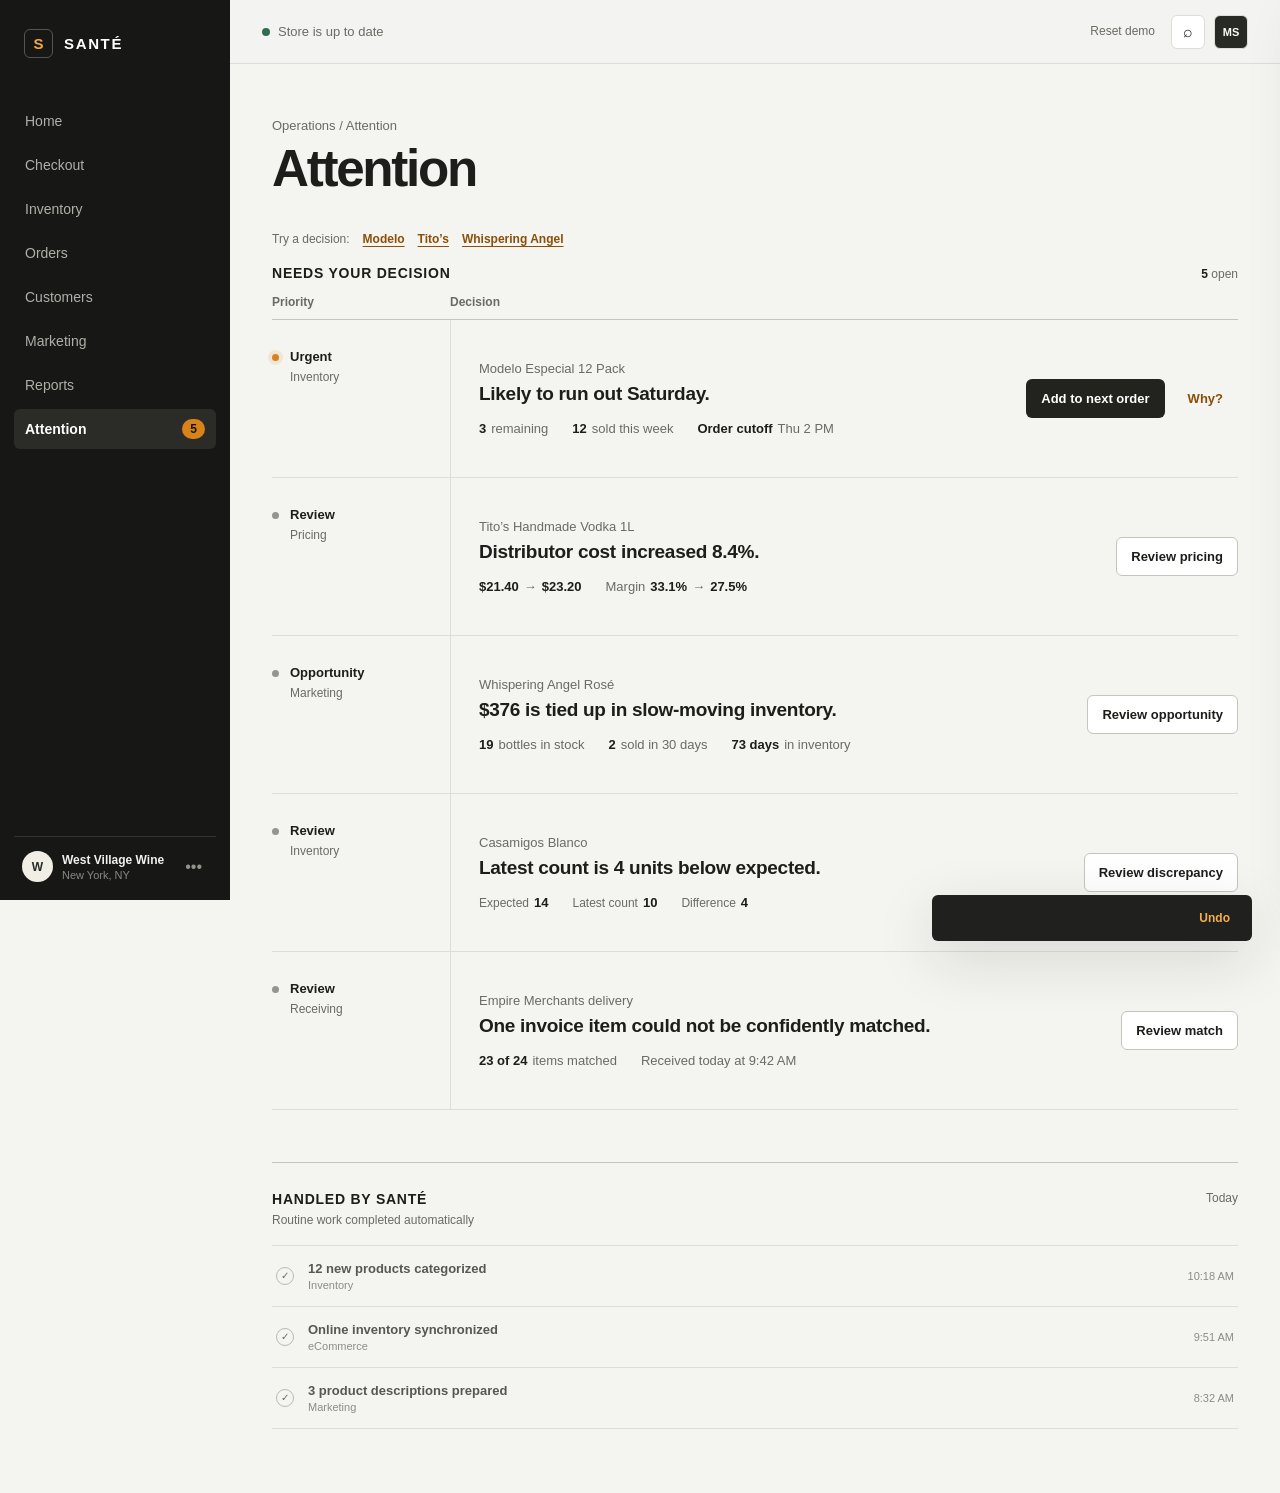
==== prototype/index.html @ 5d98350b "Add Attention presentation layer" ====
<!doctype html>
<html lang="en">
  <head>
    <meta charset="UTF-8" />
    <meta name="viewport" content="width=device-width, initial-scale=1.0" />
    <meta name="description" content="Santé Attention, a product concept for reviewing important store decisions in one place." />
    <meta name="theme-color" content="#f4f4f1" />
    <title>Santé Attention</title>
    <link rel="stylesheet" href="../styles.css?v=6" />
  </head>
  <body>
    <div class="app-shell">
      <aside class="sidebar" aria-label="Primary navigation">
        <a class="brand" href="#" aria-label="Santé home">
          <span class="brand-mark">S</span>
          <span>SANTÉ</span>
        </a>

        <nav class="nav-list">
          <a href="#">Home</a>
          <a href="#">Checkout</a>
          <a href="#">Inventory</a>
          <a href="#">Orders</a>
          <a href="#">Customers</a>
          <a href="#">Marketing</a>
          <a href="#">Reports</a>
          <a class="active" href="#attention" aria-current="page">
            <span>Attention</span>
            <span class="nav-count" id="navCount">5</span>
          </a>
        </nav>

        <div class="store-switcher">
          <span class="store-avatar">W</span>
          <span>
            <strong>West Village Wine</strong>
            <small>New York, NY</small>
          </span>
          <button type="button" aria-label="Open store menu">•••</button>
        </div>
      </aside>

      <main class="workspace" id="attention">
        <header class="topbar">
          <button class="mobile-menu" id="menuButton" type="button" aria-label="Open navigation" aria-expanded="false">Menu</button>
          <div class="sync-status" aria-label="System status">
            <span class="status-dot"></span>
            Store is up to date
          </div>
          <button class="reset-demo" id="resetDemo" type="button">Reset demo</button>
          <div class="top-actions">
            <button class="icon-button" type="button" aria-label="Search">⌕</button>
            <button class="profile-button" type="button" aria-label="Open profile">MS</button>
          </div>
        </header>

        <section class="page-head">
          <div>
            <p class="breadcrumb">Operations / Attention</p>
            <h1>Attention</h1>
          </div>
        </section>

        <div class="demo-guide" aria-label="Prototype shortcuts">
          <span>Try a decision:</span>
          <a data-decision-link="modelo" href="/prototype?decision=modelo">Modelo</a>
          <a data-decision-link="titos" href="/prototype?decision=titos">Tito’s</a>
          <a data-decision-link="whispering-angel" href="/prototype?decision=whispering-angel">Whispering Angel</a>
        </div>

        <section class="queue" aria-label="Prioritized attention queue">
          <div class="section-heading">
            <h2>Needs your decision</h2>
            <span><strong id="summaryCount">5</strong> open</span>
          </div>
          <div class="queue-label">
            <span>Priority</span>
            <span>Decision</span>
          </div>

          <article class="attention-row priority-high" data-item="modelo">
            <div class="priority-column">
              <span class="priority-mark"></span>
              <span><strong>Urgent</strong><small>Inventory</small></span>
            </div>
            <div class="decision-column">
              <div class="decision-copy">
                <p class="product-name">Modelo Especial 12 Pack</p>
                <h2>Likely to run out Saturday.</h2>
                <div class="inline-metrics">
                  <span><strong>3</strong> remaining</span>
                  <span><strong>12</strong> sold this week</span>
                  <span><strong>Order cutoff</strong> Thu 2 PM</span>
                </div>
              </div>
              <div class="row-actions">
                <button class="button primary" data-open="modelo" type="button">Add to next order</button>
                <button class="button quiet" data-open="modelo" type="button">Why?</button>
              </div>
            </div>
          </article>

          <article class="attention-row" data-item="titos">
            <div class="priority-column">
              <span class="priority-mark"></span>
              <span><strong>Review</strong><small>Pricing</small></span>
            </div>
            <div class="decision-column">
              <div class="decision-copy">
                <p class="product-name">Tito’s Handmade Vodka 1L</p>
                <h2>Distributor cost increased 8.4%.</h2>
                <div class="inline-metrics">
                  <span><strong>$21.40</strong> → <strong>$23.20</strong></span>
                  <span>Margin <strong>33.1%</strong> → <strong>27.5%</strong></span>
                </div>
              </div>
              <div class="row-actions">
                <button class="button secondary" data-open="titos" type="button">Review pricing</button>
              </div>
            </div>
          </article>

          <article class="attention-row" data-item="rose">
            <div class="priority-column">
              <span class="priority-mark"></span>
              <span><strong>Opportunity</strong><small>Marketing</small></span>
            </div>
            <div class="decision-column">
              <div class="decision-copy">
                <p class="product-name">Whispering Angel Rosé</p>
                <h2>$376 is tied up in slow-moving inventory.</h2>
                <div class="inline-metrics">
                  <span><strong>19</strong> bottles in stock</span>
                  <span><strong>2</strong> sold in 30 days</span>
                  <span><strong>73 days</strong> in inventory</span>
                </div>
              </div>
              <div class="row-actions">
                <button class="button secondary" data-open="rose" type="button">Review opportunity</button>
              </div>
            </div>
          </article>

          <article class="attention-row" data-item="casamigos">
            <div class="priority-column">
              <span class="priority-mark"></span>
              <span><strong>Review</strong><small>Inventory</small></span>
            </div>
            <div class="decision-column">
              <div class="decision-copy">
                <p class="product-name">Casamigos Blanco</p>
                <h2>Latest count is 4 units below expected.</h2>
                <div class="inline-metrics">
                  <span><small>Expected</small><strong>14</strong></span>
                  <span><small>Latest count</small><strong>10</strong></span>
                  <span><small>Difference</small><strong>4</strong></span>
                </div>
              </div>
              <div class="row-actions">
                <button class="button secondary" data-action="discrepancy" type="button">Review discrepancy</button>
              </div>
            </div>
          </article>

          <article class="attention-row" data-item="receiving">
            <div class="priority-column">
              <span class="priority-mark"></span>
              <span><strong>Review</strong><small>Receiving</small></span>
            </div>
            <div class="decision-column">
              <div class="decision-copy">
                <p class="product-name">Empire Merchants delivery</p>
                <h2>One invoice item could not be confidently matched.</h2>
                <div class="inline-metrics">
                  <span><strong>23 of 24</strong> items matched</span>
                  <span>Received today at 9:42 AM</span>
                </div>
              </div>
              <div class="row-actions">
                <button class="button secondary" data-action="match" type="button">Review match</button>
              </div>
            </div>
          </article>

          <section class="handled-section" aria-labelledby="handledTitle">
            <div class="handled-heading">
              <div>
                <h2 id="handledTitle">Handled by Santé</h2>
                <p>Routine work completed automatically</p>
              </div>
              <span>Today</span>
            </div>
            <ul class="handled-list">
              <li id="promotionActivity" hidden>
                <button class="activity-button" id="openPromotionActivity" type="button">
                  <span class="handled-check">✓</span>
                  <span><strong>Whispering Angel promotion scheduled</strong><small>Marketing</small></span>
                  <time>Starts Friday</time>
                </button>
              </li>
              <li><span class="handled-check">✓</span><span><strong>12 new products categorized</strong><small>Inventory</small></span><time>10:18 AM</time></li>
              <li><span class="handled-check">✓</span><span><strong>Online inventory synchronized</strong><small>eCommerce</small></span><time>9:51 AM</time></li>
              <li><span class="handled-check">✓</span><span><strong>3 product descriptions prepared</strong><small>Marketing</small></span><time>8:32 AM</time></li>
            </ul>
          </section>
        </section>
      </main>

      <div class="scrim" id="scrim" hidden></div>
      <aside class="decision-panel" id="decisionPanel" aria-label="Decision details" aria-hidden="true">
        <div class="panel-topbar">
          <button class="back-button" id="closePanel" type="button">Back to Attention</button>
          <span class="panel-step">Decision review</span>
        </div>
        <div id="panelContent"></div>
      </aside>

      <div class="toast" id="toast" role="status" aria-live="polite" aria-hidden="true">
        <span id="toastMessage"></span>
        <button id="toastUndo" type="button">Undo</button>
      </div>
    </div>
    <script src="../app.js?v=6"></script>
  </body>
</html>
---- styles.css ----
:root {
  color-scheme: light;
  --bg: #f4f4f1;
  --surface: #ffffff;
  --sidebar: #171816;
  --ink: #1d1e1b;
  --muted: #696b64;
  --line: #dcded7;
  --line-strong: #c3c6bc;
  --accent: #d78319;
  --accent-dark: #8b4f08;
  --accent-soft: #fff2df;
  --success: #2e6e4d;
  --radius: 6px;
  --shadow: 0 18px 60px rgba(29, 30, 27, 0.14);
  font-family: "Helvetica Neue", Helvetica, Arial, sans-serif;
}

* { box-sizing: border-box; }
[hidden] { display: none !important; }

html { background: var(--bg); }

body {
  margin: 0;
  min-width: 320px;
  min-height: 100dvh;
  background: var(--bg);
  color: var(--ink);
}

button, a { font: inherit; }
button { color: inherit; }
button:focus-visible, a:focus-visible {
  outline: 3px solid rgba(215, 131, 25, 0.35);
  outline-offset: 2px;
}

.app-shell { min-height: 100dvh; }

.sidebar {
  position: fixed;
  inset: 0 auto 0 0;
  z-index: 20;
  display: flex;
  width: 230px;
  flex-direction: column;
  padding: 22px 14px 16px;
  background: var(--sidebar);
  color: #e7e7e2;
}

.brand {
  display: flex;
  align-items: center;
  gap: 11px;
  min-height: 42px;
  padding: 0 10px;
  color: #fff;
  font-size: 15px;
  font-weight: 800;
  letter-spacing: 0.11em;
  text-decoration: none;
}

.brand-mark {
  display: grid;
  width: 29px;
  height: 29px;
  place-items: center;
  border: 1px solid #55574f;
  border-radius: var(--radius);
  color: #f2a847;
  font-size: 15px;
  letter-spacing: 0;
}

.nav-list {
  display: grid;
  gap: 4px;
  margin-top: 37px;
}

.nav-list a {
  display: flex;
  align-items: center;
  justify-content: space-between;
  min-height: 40px;
  padding: 0 11px;
  border-radius: var(--radius);
  color: #aeb0a8;
  font-size: 14px;
  text-decoration: none;
}

.nav-list a:hover { background: #232421; color: #fff; }
.nav-list a.active { background: #2b2c28; color: #fff; font-weight: 650; }
.nav-count {
  min-width: 23px;
  padding: 3px 7px;
  border-radius: 99px;
  background: var(--accent);
  color: #18130c;
  font-size: 12px;
  font-weight: 800;
  text-align: center;
}

.store-switcher {
  display: grid;
  grid-template-columns: auto minmax(0, 1fr) auto;
  align-items: center;
  gap: 9px;
  margin-top: auto;
  padding: 14px 8px 2px;
  border-top: 1px solid #343530;
}

.store-avatar {
  display: grid;
  width: 31px;
  height: 31px;
  place-items: center;
  border-radius: 50%;
  background: #f1eee6;
  color: #282a25;
  font-size: 12px;
  font-weight: 800;
}

.store-switcher strong, .store-switcher small { display: block; overflow: hidden; text-overflow: ellipsis; white-space: nowrap; }
.store-switcher strong { color: #f1f1ed; font-size: 12px; }
.store-switcher small { margin-top: 2px; color: #878981; font-size: 11px; }
.store-switcher button { border: 0; background: transparent; color: #92948c; cursor: pointer; }

.workspace { min-height: 100dvh; margin-left: 230px; }

.topbar {
  display: flex;
  height: 64px;
  align-items: center;
  justify-content: flex-end;
  padding: 0 32px;
  border-bottom: 1px solid var(--line);
  background: rgba(244, 244, 241, 0.92);
}

.sync-status { display: flex; align-items: center; gap: 8px; margin-right: auto; color: var(--muted); font-size: 13px; }
.status-dot { width: 8px; height: 8px; border-radius: 50%; background: var(--success); }
.reset-demo { margin-right: 16px; padding: 5px 0; border: 0; border-bottom: 1px solid transparent; background: transparent; color: var(--muted); font-size: 12px; cursor: pointer; }
.reset-demo:hover { border-bottom-color: var(--line-strong); color: var(--ink); }
.top-actions { display: flex; align-items: center; gap: 9px; }

.demo-guide { display: flex; flex-wrap: wrap; gap: 7px 13px; max-width: 1240px; margin: 0 auto; padding: 0 42px 19px; color: var(--muted); font-size: 12px; }
.demo-guide a { color: var(--accent-dark); font-weight: 680; text-underline-offset: 3px; }
.icon-button, .profile-button, .mobile-menu {
  display: grid;
  min-width: 34px;
  height: 34px;
  place-items: center;
  border: 1px solid var(--line);
  border-radius: var(--radius);
  background: var(--surface);
  cursor: pointer;
}
.profile-button { background: #282a26; color: #fff; font-size: 11px; font-weight: 750; }
.mobile-menu { display: none; padding: 0 12px; }

.page-head {
  max-width: 1240px;
  margin: 0 auto;
  padding: 54px 42px 38px;
}

.breadcrumb { margin: 0 0 12px; color: var(--muted); font-size: 13px; }
h1 { margin: 0; font-size: clamp(40px, 4vw, 58px); font-weight: 620; letter-spacing: -0.045em; line-height: 0.95; }

.queue {
  max-width: 1240px;
  margin: 0 auto;
  padding: 0 42px 64px;
}

.section-heading {
  display: flex;
  align-items: baseline;
  justify-content: space-between;
  padding-bottom: 14px;
}
.section-heading h2, .handled-heading h2 { margin: 0; font-size: 14px; font-weight: 780; letter-spacing: .055em; text-transform: uppercase; }
.section-heading > span { color: var(--muted); font-size: 12px; }
.section-heading > span strong { color: var(--ink); }

.queue-label, .attention-row { display: grid; grid-template-columns: 178px minmax(0, 1fr); }
.queue-label { padding: 0 0 10px; border-bottom: 1px solid var(--line-strong); color: var(--muted); font-size: 12px; font-weight: 650; }

.attention-row {
  position: relative;
  min-height: 158px;
  border-bottom: 1px solid var(--line);
  background: transparent;
  transition: background 160ms ease;
}
.attention-row:hover { background: rgba(255, 255, 255, 0.48); }
.attention-row.resolved { display: none; }

.priority-column { display: flex; align-items: flex-start; gap: 11px; padding: 28px 22px 28px 0; }
.priority-mark { width: 7px; height: 7px; margin-top: 6px; border-radius: 50%; background: #93968e; }
.priority-high .priority-mark { background: var(--accent); box-shadow: 0 0 0 4px rgba(215, 131, 25, 0.12); }
.priority-column strong, .priority-column small { display: block; }
.priority-column strong { font-size: 13px; line-height: 1.35; }
.priority-column small { margin-top: 5px; color: var(--muted); font-size: 12px; }

.decision-column {
  display: grid;
  grid-template-columns: minmax(0, 1fr) auto;
  align-items: center;
  gap: 28px;
  padding: 25px 0 25px 28px;
  border-left: 1px solid var(--line);
}
.product-name { margin: 0 0 6px; color: var(--muted); font-size: 13px; }
.decision-copy h2 { margin: 0; font-size: 19px; font-weight: 620; letter-spacing: -0.015em; line-height: 1.25; }
.inline-metrics { display: flex; flex-wrap: wrap; gap: 8px 24px; margin-top: 15px; color: var(--muted); font-size: 13px; }
.inline-metrics span { display: flex; gap: 5px; align-items: baseline; }
.inline-metrics small { color: var(--muted); font-size: 12px; }
.inline-metrics strong { color: var(--ink); font-weight: 720; }
.row-actions { display: flex; align-items: center; gap: 8px; }

.button {
  min-height: 39px;
  padding: 0 14px;
  border: 1px solid transparent;
  border-radius: var(--radius);
  font-size: 13px;
  font-weight: 680;
  white-space: nowrap;
  cursor: pointer;
  transition: transform 100ms ease, background 140ms ease, border-color 140ms ease;
}
.button:active { transform: translateY(1px); }
.button.primary { background: #22231f; color: #fff; }
.button.primary:hover { background: #373833; }
.button.secondary { border-color: var(--line-strong); background: var(--surface); }
.button.secondary:hover { border-color: #8b8e85; }
.button.quiet { background: transparent; color: var(--accent-dark); }
.button.quiet:hover { background: var(--accent-soft); }

.scrim { position: fixed; inset: 0; z-index: 30; background: rgba(16, 17, 15, 0.42); }
.decision-panel {
  position: fixed;
  inset: 0 0 0 auto;
  z-index: 40;
  width: min(720px, calc(100vw - 80px));
  overflow-y: auto;
  transform: translateX(104%);
  border-left: 1px solid var(--line);
  background: var(--surface);
  box-shadow: var(--shadow);
  transition: transform 220ms cubic-bezier(.22,.8,.25,1);
}
.decision-panel.open { transform: translateX(0); }
.panel-topbar { display: flex; height: 64px; align-items: center; justify-content: space-between; padding: 0 34px; border-bottom: 1px solid var(--line); }
.back-button { border: 0; background: transparent; color: var(--accent-dark); font-size: 13px; font-weight: 700; cursor: pointer; }
.panel-step { color: var(--muted); font-size: 12px; }
.panel-body { padding: 40px 44px 56px; }
.panel-eyebrow { margin: 0 0 11px; color: var(--muted); font-size: 12px; font-weight: 700; text-transform: uppercase; letter-spacing: .08em; }
.panel-body h2 { max-width: 540px; margin: 0; font-size: clamp(31px, 4vw, 45px); font-weight: 610; letter-spacing: -.04em; line-height: 1.04; }
.decision-story { margin-top: 34px; border-top: 1px solid var(--line-strong); }
.story-row { display: grid; grid-template-columns: 190px minmax(0, 1fr); align-items: baseline; gap: 24px; min-height: 65px; padding: 16px 0; border-bottom: 1px solid var(--line); }
.story-row span { color: var(--muted); font-size: 13px; }
.story-row strong { font-size: 19px; letter-spacing: -.02em; }
.story-row.primary strong { font-size: 30px; letter-spacing: -.04em; }
.story-row.expected strong { color: var(--accent-dark); }
.recommendation { margin-top: 30px; padding: 24px; border: 1px solid #e5c28e; border-radius: var(--radius); background: var(--accent-soft); }
.recommendation-label { margin: 0 0 8px; color: var(--accent-dark); font-size: 12px; font-weight: 750; text-transform: uppercase; letter-spacing: .08em; }
.recommendation h3 { margin: 0; font-size: 23px; letter-spacing: -.025em; }
.recommendation p { margin: 10px 0 0; color: #65400f; font-size: 14px; line-height: 1.5; }
.explanation-toggle { margin-top: 22px; border: 0; background: transparent; color: var(--accent-dark); font-size: 13px; font-weight: 750; cursor: pointer; }
.explanation { display: none; margin-top: 13px; padding: 17px 18px; border-left: 3px solid var(--accent); background: #faf7f1; color: #55574f; font-size: 14px; line-height: 1.55; }
.explanation.visible { display: block; }
.quantity-control { display: inline-grid; grid-template-columns: 40px 74px 40px; margin-top: 20px; border: 1px solid #d9b47e; border-radius: var(--radius); overflow: hidden; background: #fff; }
.quantity-control button { border: 0; background: #fff; font-size: 18px; cursor: pointer; }
.quantity-control output { display: grid; min-height: 40px; place-items: center; border-inline: 1px solid var(--line); font-size: 14px; font-weight: 750; }
.panel-actions { display: flex; flex-wrap: wrap; gap: 9px; margin-top: 28px; }
.action-preview { margin-top: 28px; border: 1px solid var(--line-strong); border-radius: var(--radius); background: #fbfbf9; }
.action-preview-head { display: flex; align-items: baseline; justify-content: space-between; padding: 17px 19px; border-bottom: 1px solid var(--line); }
.action-preview-head span { color: var(--muted); font-size: 12px; font-weight: 750; letter-spacing: .075em; text-transform: uppercase; }
.action-preview-head strong { font-size: 14px; }
.action-preview dl { display: grid; grid-template-columns: 1fr 1fr; margin: 0; }
.action-preview dl div { padding: 15px 19px; border-bottom: 1px solid var(--line); }
.action-preview dl div:nth-child(odd) { border-right: 1px solid var(--line); }
.action-preview dl div:nth-last-child(-n+2) { border-bottom: 0; }
.action-preview dt { color: var(--muted); font-size: 12px; }
.action-preview dd { margin: 6px 0 0; font-size: 14px; font-weight: 720; }
.causal-flow { margin-top: 33px; }
.causal-step { display: grid; grid-template-columns: 156px minmax(0, 1fr); align-items: center; gap: 28px; padding: 21px 0; border-top: 1px solid var(--line); }
.causal-step:last-child { border-bottom: 1px solid var(--line); }
.causal-label { color: var(--muted); font-size: 12px; font-weight: 760; letter-spacing: .075em; text-transform: uppercase; }
.causal-value strong { display: block; font-size: 29px; letter-spacing: -.035em; }
.causal-value small { display: block; margin-top: 6px; color: var(--muted); font-size: 13px; }
.causal-arrow { height: 20px; margin-left: 76px; border-left: 1px solid var(--line-strong); }
.causal-step.recommended .causal-value strong { color: var(--accent-dark); font-size: 36px; }

.system-list { display: flex; flex-wrap: wrap; gap: 7px 16px; margin: 18px 0 0; color: var(--muted); font-size: 11px; font-weight: 720; letter-spacing: .06em; text-transform: uppercase; }
.system-list span { position: relative; }
.system-list span + span::before { content: ""; position: absolute; top: 5px; left: -9px; width: 3px; height: 3px; border-radius: 50%; background: #a3a69d; }
.evidence-summary { margin-top: 32px; border-top: 1px solid var(--line-strong); }
.evidence-summary .story-row { grid-template-columns: 210px minmax(0, 1fr); }
.evidence-summary .story-row strong small { display: block; margin-top: 4px; color: var(--muted); font-size: 12px; font-weight: 500; letter-spacing: 0; }
.context-heading { margin: 30px 0 0; color: var(--muted); font-size: 12px; font-weight: 760; letter-spacing: .075em; text-transform: uppercase; }
.performance-list { margin-top: 10px; border-top: 1px solid var(--line); }
.performance-row { display: grid; grid-template-columns: minmax(0, 1fr) auto; gap: 24px; padding: 13px 0; border-bottom: 1px solid var(--line); font-size: 13px; }
.performance-row span { color: var(--muted); }
.performance-row strong { font-weight: 720; }
.recommendation-comparison { display: flex; flex-wrap: wrap; gap: 7px 22px; margin-top: 18px; color: #65400f; font-size: 13px; }
.recommendation-comparison strong { color: var(--ink); }
.alternative-option { display: none; margin-top: 14px; padding: 16px 18px; border-left: 3px solid var(--line-strong); background: #f6f6f3; }
.alternative-option.visible { display: block; }
.alternative-option strong { display: block; font-size: 14px; }
.alternative-option span { display: block; margin-top: 5px; color: var(--muted); font-size: 13px; }

.promotion-banner { margin-top: 28px; padding: 22px 0; border-top: 1px solid var(--line-strong); border-bottom: 1px solid var(--line-strong); }
.promotion-banner strong { display: block; font-size: 34px; letter-spacing: -.04em; }
.promotion-banner .price-change { margin-top: 8px; font-size: 18px; font-weight: 700; }
.promotion-banner .date-range { display: grid; grid-template-columns: 1fr auto 1fr; align-items: center; gap: 12px; margin-top: 18px; color: var(--muted); font-size: 13px; }
.promotion-banner .date-range strong { color: var(--ink); font-size: 15px; letter-spacing: 0; }
.promotion-banner .date-range span:last-child { text-align: right; }
.channel-section, .will-section, .email-section { margin-top: 30px; }
.subsection-title { margin: 0 0 12px; color: var(--muted); font-size: 12px; font-weight: 760; letter-spacing: .075em; text-transform: uppercase; }
.channel-list { border-top: 1px solid var(--line); }
.channel-option { display: grid; grid-template-columns: 22px minmax(0, 1fr); align-items: start; gap: 10px; padding: 13px 0; border-bottom: 1px solid var(--line); cursor: pointer; }
.channel-option input { width: 16px; height: 16px; margin: 1px 0 0; accent-color: var(--accent-dark); }
.channel-option strong, .channel-option small { display: block; }
.channel-option strong { font-size: 13px; }
.channel-option small { margin-top: 3px; color: var(--muted); font-size: 12px; line-height: 1.4; }
.will-list { border-top: 1px solid var(--line); }
.will-row { display: grid; grid-template-columns: 112px minmax(0, 1fr); gap: 20px; padding: 14px 0; border-bottom: 1px solid var(--line); }
.will-row strong { font-size: 12px; font-weight: 760; letter-spacing: .055em; text-transform: uppercase; }
.will-row span { color: var(--muted); font-size: 13px; line-height: 1.45; }
.email-preview { padding: 19px; border: 1px solid var(--line-strong); border-radius: var(--radius); background: #fbfbf9; }
.email-preview .email-subject { margin: 0 0 17px; padding-bottom: 12px; border-bottom: 1px solid var(--line); color: var(--muted); font-size: 12px; }
.email-preview h3 { margin: 0; font-size: 21px; }
.email-preview p { margin: 8px 0 0; color: var(--muted); font-size: 14px; line-height: 1.5; }
.email-price { margin-top: 17px; font-size: 26px; font-weight: 750; letter-spacing: -.03em; }
.email-price small { margin-left: 8px; color: var(--muted); font-size: 12px; font-weight: 500; text-decoration: line-through; }
.email-editor { display: none; margin-top: 14px; }
.email-editor.visible { display: block; }
.email-editor label { display: block; margin-top: 11px; color: var(--muted); font-size: 12px; font-weight: 650; }
.email-editor input, .email-editor textarea { width: 100%; margin-top: 6px; padding: 10px 11px; border: 1px solid var(--line-strong); border-radius: var(--radius); background: #fff; color: var(--ink); font: inherit; font-size: 13px; }
.email-editor textarea { min-height: 82px; resize: vertical; }
.compact-actions { display: flex; flex-wrap: wrap; gap: 8px; margin-top: 14px; }

.final-summary { margin-top: 30px; border-top: 1px solid var(--line-strong); }
.final-summary-row { display: grid; grid-template-columns: 190px minmax(0, 1fr); gap: 24px; padding: 15px 0; border-bottom: 1px solid var(--line); }
.final-summary-row span { color: var(--muted); font-size: 13px; }
.final-summary-row strong { font-size: 15px; line-height: 1.4; }
.approval-note { margin-top: 18px; color: var(--muted); font-size: 12px; line-height: 1.5; }
.success-mark { display: grid; width: 38px; height: 38px; place-items: center; margin-bottom: 20px; border: 1px solid #8ea293; border-radius: 50%; color: var(--success); font-size: 18px; }
.status-list { margin-top: 30px; border-top: 1px solid var(--line); }
.status-row { display: grid; grid-template-columns: 16px minmax(0, 1fr); gap: 10px; padding: 14px 0; border-bottom: 1px solid var(--line); color: var(--muted); font-size: 13px; }
.status-row::before { content: "✓"; color: var(--success); font-weight: 800; }
.audit-meta { margin-top: 30px; border-top: 1px solid var(--line); }
.audit-meta .story-row { grid-template-columns: 170px minmax(0, 1fr); }
.result-metrics { display: grid; grid-template-columns: repeat(2, 1fr); margin-top: 30px; border-top: 1px solid var(--line-strong); border-left: 1px solid var(--line); }
.result-metric { padding: 17px 18px; border-right: 1px solid var(--line); border-bottom: 1px solid var(--line); }
.result-metric span { display: block; color: var(--muted); font-size: 12px; }
.result-metric strong { display: block; margin-top: 8px; font-size: 24px; letter-spacing: -.03em; }
.outcome-note { margin-top: 20px; padding: 16px 18px; border-left: 3px solid var(--success); background: #f3f7f4; color: #40574a; font-size: 13px; }

.handled-section { margin-top: 52px; padding: 28px 0 0; border-top: 1px solid var(--line-strong); }
.handled-heading { display: flex; align-items: flex-start; justify-content: space-between; }
.handled-heading p { margin: 6px 0 0; color: var(--muted); font-size: 12px; }
.handled-heading > span { color: var(--muted); font-size: 12px; }
.handled-list { margin: 18px 0 0; padding: 0; list-style: none; border-top: 1px solid var(--line); }
.handled-list li { display: grid; grid-template-columns: 22px minmax(0, 1fr) auto; align-items: center; gap: 10px; min-height: 61px; padding: 10px 4px; border-bottom: 1px solid var(--line); color: #666861; }
.handled-check { display: grid; width: 18px; height: 18px; place-items: center; border: 1px solid #b8bbb2; border-radius: 50%; font-size: 10px; }
.handled-list strong, .handled-list small { display: block; }
.handled-list strong { color: #565851; font-size: 13px; font-weight: 620; }
.handled-list small { margin-top: 3px; color: #8b8d86; font-size: 11px; }
.handled-list time { color: #8b8d86; font-size: 11px; }
#promotionActivity:not([hidden]) { display: block; padding: 0; }
.activity-button { display: grid; grid-template-columns: 22px minmax(0, 1fr) auto; align-items: center; gap: 10px; width: 100%; min-height: 61px; padding: 10px 4px; border: 0; background: transparent; color: inherit; text-align: left; cursor: pointer; }
.activity-button:hover strong { color: var(--accent-dark); }
.activity-button time { text-align: right; }

.toast {
  position: fixed;
  right: 28px;
  bottom: 28px;
  z-index: 60;
  display: flex;
  align-items: center;
  gap: 22px;
  min-width: 320px;
  padding: 15px 16px;
  transform: translateY(150%);
  border-radius: var(--radius);
  background: #20211e;
  color: #fff;
  box-shadow: var(--shadow);
  font-size: 13px;
  transition: transform 180ms ease;
}
.toast.visible { transform: translateY(0); }
.toast button { margin-left: auto; border: 0; background: transparent; color: #f4ae50; font-size: 12px; font-weight: 750; cursor: pointer; }

@media (max-width: 900px) {
  .sidebar { transform: translateX(-100%); transition: transform 180ms ease; }
  .sidebar.mobile-open { transform: translateX(0); }
  .workspace { margin-left: 0; }
  .mobile-menu { display: grid; margin-right: 14px; }
  .page-head { padding-inline: 24px; }
  .demo-guide { padding-inline: 24px; }
  .queue { padding-inline: 24px; }
}

@media (max-width: 680px) {
  .topbar { padding-inline: 16px; }
  .sync-status { font-size: 12px; }
  .reset-demo { margin-right: 11px; }
  .page-head { padding: 32px 18px 28px; }
  .demo-guide { padding: 0 18px 18px; }
  .queue { padding: 0 18px 40px; }
  .queue-label { display: none; }
  .attention-row { display: block; padding: 20px 0 22px; }
  .priority-column { padding: 0 0 13px; }
  .decision-column { display: block; padding: 0; border-left: 0; }
  .row-actions { margin-top: 20px; }
  .decision-panel { width: 100vw; }
  .panel-topbar { padding-inline: 18px; }
  .panel-body { padding: 28px 20px 42px; }
  .story-row { grid-template-columns: 1fr; gap: 6px; }
  .action-preview dl { grid-template-columns: 1fr; }
  .action-preview dl div, .action-preview dl div:nth-child(odd) { border-right: 0; border-bottom: 1px solid var(--line); }
  .action-preview dl div:last-child { border-bottom: 0; }
  .causal-step { grid-template-columns: 1fr; gap: 7px; }
  .causal-arrow { margin-left: 12px; }
  .evidence-summary .story-row { grid-template-columns: 1fr; }
  .promotion-banner .date-range { grid-template-columns: 1fr; gap: 5px; }
  .promotion-banner .date-range span:last-child { text-align: left; }
  .will-row, .final-summary-row, .audit-meta .story-row { grid-template-columns: 1fr; gap: 6px; }
  .result-metrics { grid-template-columns: 1fr 1fr; }
  .panel-actions.sticky-mobile { position: sticky; z-index: 4; bottom: 0; margin-right: -20px; margin-left: -20px; padding: 14px 20px; border-top: 1px solid var(--line); background: rgba(255, 255, 255, .97); }
  .panel-actions.sticky-mobile .button.primary { flex: 1; }
  .toast { right: 14px; bottom: 14px; left: 14px; min-width: 0; }
}

@media (prefers-reduced-motion: reduce) {
  *, *::before, *::after { scroll-behavior: auto !important; transition-duration: .01ms !important; animation-duration: .01ms !important; }
}
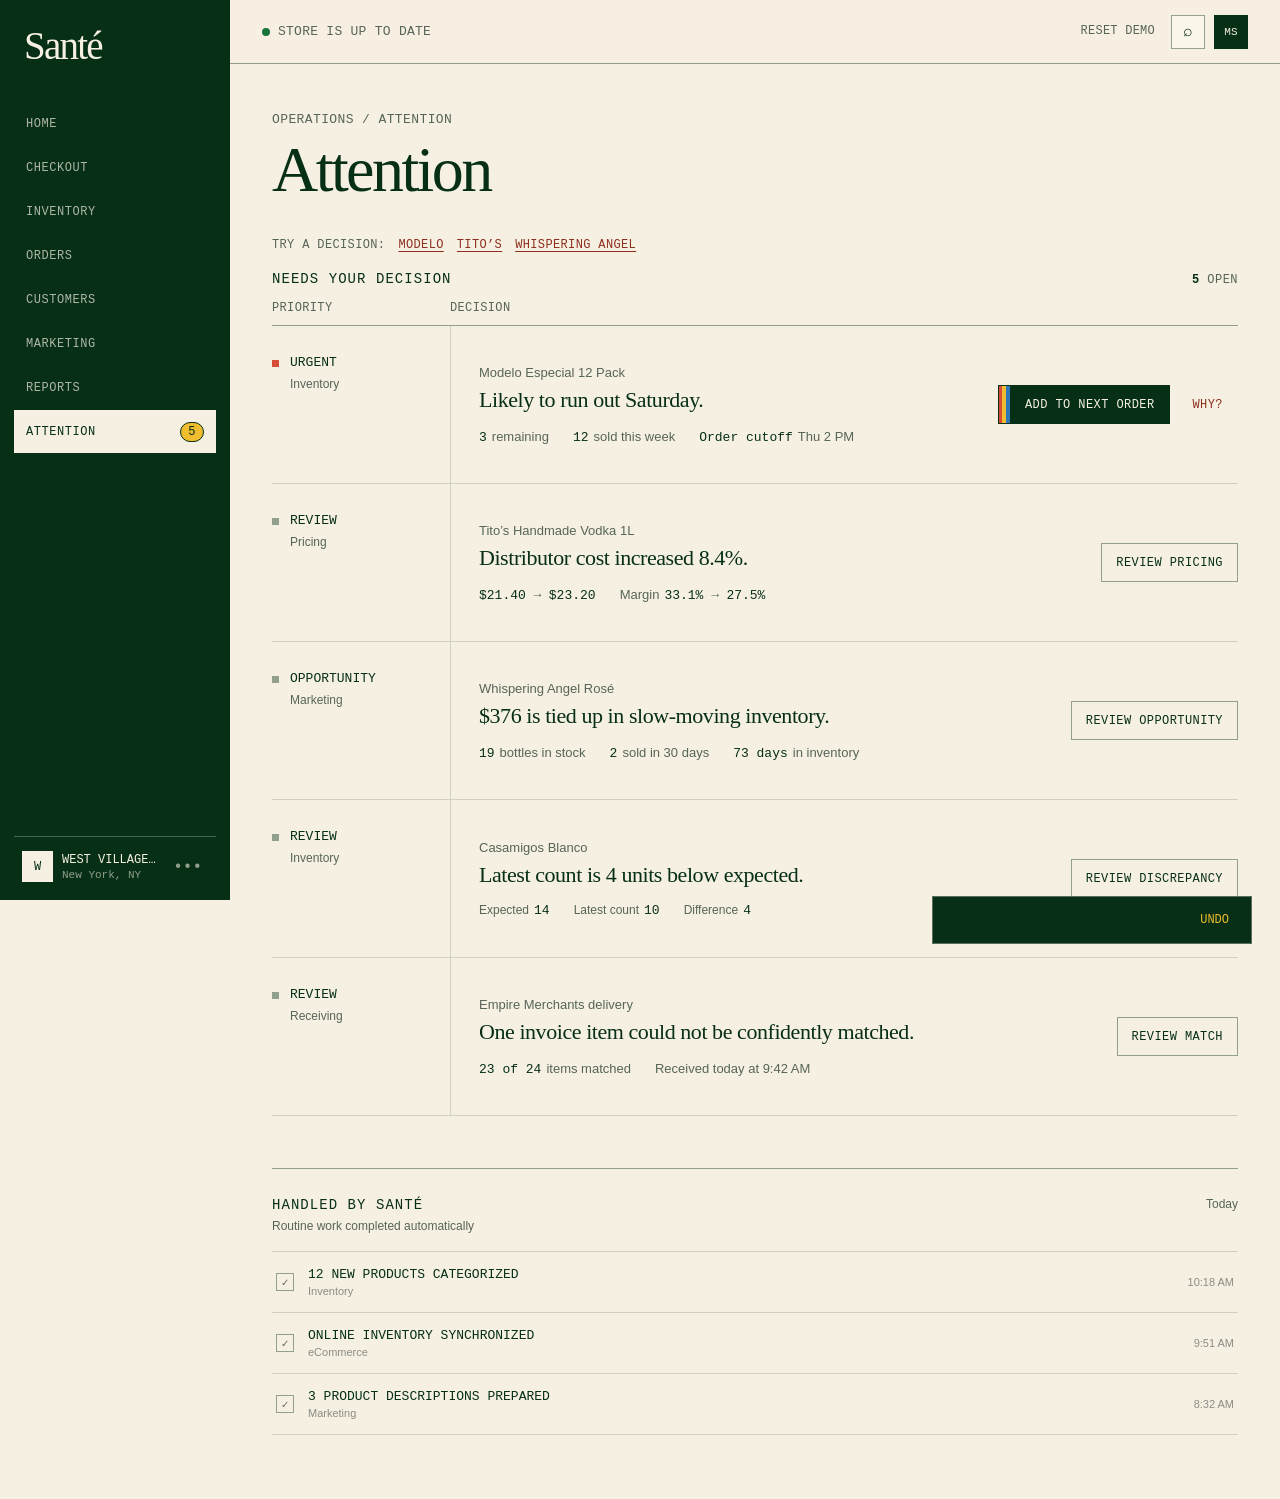
==== commit b23581b1: "new ui" ====
--- a/prototype/index.html
+++ b/prototype/index.html
@@ -4,16 +4,15 @@
     <meta charset="UTF-8" />
     <meta name="viewport" content="width=device-width, initial-scale=1.0" />
     <meta name="description" content="Santé Attention, a product concept for reviewing important store decisions in one place." />
-    <meta name="theme-color" content="#f4f4f1" />
+    <meta name="theme-color" content="#062f16" />
     <title>Santé Attention</title>
-    <link rel="stylesheet" href="../styles.css?v=6" />
+    <link rel="stylesheet" href="../styles.css?v=7" />
   </head>
   <body>
     <div class="app-shell">
       <aside class="sidebar" aria-label="Primary navigation">
         <a class="brand" href="#" aria-label="Santé home">
-          <span class="brand-mark">S</span>
-          <span>SANTÉ</span>
+          <span>Santé</span>
         </a>
 
         <nav class="nav-list">
--- a/styles.css
+++ b/styles.css
@@ -1,18 +1,20 @@
 :root {
   color-scheme: light;
-  --bg: #f4f4f1;
-  --surface: #ffffff;
-  --sidebar: #171816;
-  --ink: #1d1e1b;
-  --muted: #696b64;
-  --line: #dcded7;
-  --line-strong: #c3c6bc;
-  --accent: #d78319;
-  --accent-dark: #8b4f08;
-  --accent-soft: #fff2df;
-  --success: #2e6e4d;
-  --radius: 6px;
-  --shadow: 0 18px 60px rgba(29, 30, 27, 0.14);
+  --bg: #f6f0e2;
+  --surface: #fbf6ea;
+  --sidebar: #062f16;
+  --ink: #062f16;
+  --muted: #566558;
+  --line: rgba(6, 47, 22, .16);
+  --line-strong: rgba(6, 47, 22, .42);
+  --accent: #d74c37;
+  --accent-dark: #8d301f;
+  --accent-soft: #f1e4d1;
+  --success: #19763b;
+  --radius: 0;
+  --shadow: none;
+  --serif: Georgia, "Times New Roman", serif;
+  --mono: "Courier New", Courier, monospace;
   font-family: "Helvetica Neue", Helvetica, Arial, sans-serif;
 }
 
@@ -32,7 +34,7 @@
 button, a { font: inherit; }
 button { color: inherit; }
 button:focus-visible, a:focus-visible {
-  outline: 3px solid rgba(215, 131, 25, 0.35);
+  outline: 3px solid rgba(215, 76, 55, .38);
   outline-offset: 2px;
 }
 
@@ -405,6 +407,74 @@
 .toast.visible { transform: translateY(0); }
 .toast button { margin-left: auto; border: 0; background: transparent; color: #f4ae50; font-size: 12px; font-weight: 750; cursor: pointer; }
 
+/* Santé brand skin: public-site typography, color, rules, and square geometry. */
+.sidebar { padding-top: 19px; color: var(--paper, #f6f0e2); }
+.brand { min-height: 52px; padding: 0 10px; color: #f6f0e2; font: 400 39px/1 var(--serif); letter-spacing: -.045em; }
+.nav-list { margin-top: 31px; gap: 1px; }
+.nav-list a { min-height: 43px; border: 1px solid transparent; color: rgba(246, 240, 226, .7); font: 400 12px/1 var(--mono); letter-spacing: .045em; text-transform: uppercase; }
+.nav-list a:hover { border-color: rgba(246, 240, 226, .32); background: transparent; color: #f6f0e2; }
+.nav-list a.active { border-color: #f6f0e2; background: #f6f0e2; color: var(--ink); font-weight: 400; }
+.nav-count { border: 1px solid var(--ink); background: var(--yellow, #efbd2f); color: var(--ink); font-family: var(--mono); font-weight: 400; }
+.store-switcher { border-color: rgba(246, 240, 226, .28); }
+.store-avatar { border-radius: 0; background: #f6f0e2; color: var(--ink); font-family: var(--mono); font-weight: 400; }
+.store-switcher strong, .store-switcher small, .store-switcher button { font-family: var(--mono); font-weight: 400; }
+.store-switcher strong { color: #f6f0e2; text-transform: uppercase; }
+.store-switcher small, .store-switcher button { color: rgba(246, 240, 226, .58); }
+
+.topbar { border-color: var(--line-strong); background: rgba(246, 240, 226, .96); }
+.sync-status, .reset-demo, .icon-button, .profile-button, .mobile-menu { font-family: var(--mono); letter-spacing: .02em; text-transform: uppercase; }
+.status-dot { background: var(--success); }
+.icon-button, .profile-button, .mobile-menu { border-color: var(--line-strong); background: var(--surface); }
+.profile-button { background: var(--ink); color: #f6f0e2; font-weight: 400; }
+.page-head { padding-top: 48px; }
+.breadcrumb, .demo-guide, .section-heading, .queue-label { font-family: var(--mono); letter-spacing: .03em; text-transform: uppercase; }
+.page-head h1 { color: var(--ink); font: 400 clamp(48px, 5vw, 68px)/.96 var(--serif); letter-spacing: -.04em; }
+.demo-guide a { color: var(--accent-dark); font-weight: 400; }
+.section-heading h2, .handled-heading h2 { font-family: var(--mono); font-weight: 400; letter-spacing: .075em; }
+.queue-label { border-color: var(--line-strong); font-weight: 400; }
+.attention-row:hover { background: rgba(238, 229, 210, .74); }
+.priority-mark { border-radius: 0; background: var(--line-strong); }
+.priority-high .priority-mark { background: var(--accent); box-shadow: none; }
+.priority-column strong { font-family: var(--mono); font-weight: 400; text-transform: uppercase; }
+.decision-copy h2 { color: var(--ink); font-family: var(--serif); font-size: 22px; font-weight: 400; letter-spacing: -.02em; }
+.inline-metrics strong { font-family: var(--mono); font-weight: 400; }
+
+.button { position: relative; overflow: hidden; font: 400 12px/1 var(--mono); letter-spacing: .035em; text-transform: uppercase; }
+.button.primary { padding-left: 26px; background: var(--ink); color: #f6f0e2; }
+.button.primary::before { content: ""; position: absolute; inset: -1px auto -1px -1px; width: 4px; background: var(--accent); border-right: 4px solid #efbd2f; box-shadow: 4px 0 0 #2f78b7; }
+.button.primary:hover { background: #0d4424; }
+.button.secondary { border-color: var(--line-strong); background: transparent; }
+.button.secondary:hover { border-color: var(--ink); background: var(--paper-deep, #eee5d2); }
+.button.quiet { color: var(--accent-dark); }
+.button.quiet:hover { background: var(--accent-soft); }
+
+.scrim { background: rgba(6, 47, 22, .42); }
+.decision-panel { border-color: var(--line-strong); background: var(--bg); box-shadow: none; }
+.panel-topbar { border-color: var(--line-strong); }
+.back-button, .panel-step, .panel-eyebrow, .context-heading, .subsection-title, .causal-label, .recommendation-label, .action-preview-head span { font-family: var(--mono); font-weight: 400; letter-spacing: .06em; text-transform: uppercase; }
+.back-button { color: var(--accent-dark); }
+.panel-body h2 { color: var(--ink); font: 400 clamp(36px, 4.3vw, 50px)/1 var(--serif); letter-spacing: -.035em; }
+.story-row strong, .causal-value strong, .promotion-banner strong, .result-metric strong { font-family: var(--serif); font-weight: 400; }
+.story-row.expected strong, .causal-step.recommended .causal-value strong { color: var(--accent-dark); }
+.recommendation { border-color: var(--line-strong); background: rgba(238, 229, 210, .76); }
+.recommendation h3 { font: 400 25px/1.2 var(--serif); }
+.recommendation p, .recommendation-comparison { color: var(--muted); }
+.explanation { border-color: var(--accent); background: rgba(238, 229, 210, .68); color: var(--muted); }
+.quantity-control, .action-preview, .email-preview { border-color: var(--line-strong); background: var(--surface); }
+.quantity-control button { background: var(--surface); color: var(--ink); }
+.action-preview { background: rgba(251, 246, 234, .75); }
+.system-list { font-family: var(--mono); font-weight: 400; }
+.channel-option input { accent-color: var(--ink); }
+.alternative-option { background: var(--paper-deep, #eee5d2); }
+.email-editor input, .email-editor textarea { border-color: var(--line-strong); background: var(--surface); color: var(--ink); }
+.success-mark { border-radius: 0; border-color: var(--success); }
+.outcome-note { background: rgba(25, 118, 59, .08); color: var(--ink); }
+.handled-check { border-radius: 0; border-color: var(--line-strong); }
+.handled-list strong { color: var(--ink); font-family: var(--mono); font-weight: 400; text-transform: uppercase; }
+.activity-button:hover strong { color: var(--accent-dark); }
+.toast { border: 1px solid rgba(246, 240, 226, .34); background: var(--ink); color: #f6f0e2; box-shadow: none; font-family: var(--mono); }
+.toast button { color: #efbd2f; font-family: var(--mono); font-weight: 400; text-transform: uppercase; }
+
 @media (max-width: 900px) {
   .sidebar { transform: translateX(-100%); transition: transform 180ms ease; }
   .sidebar.mobile-open { transform: translateX(0); }
